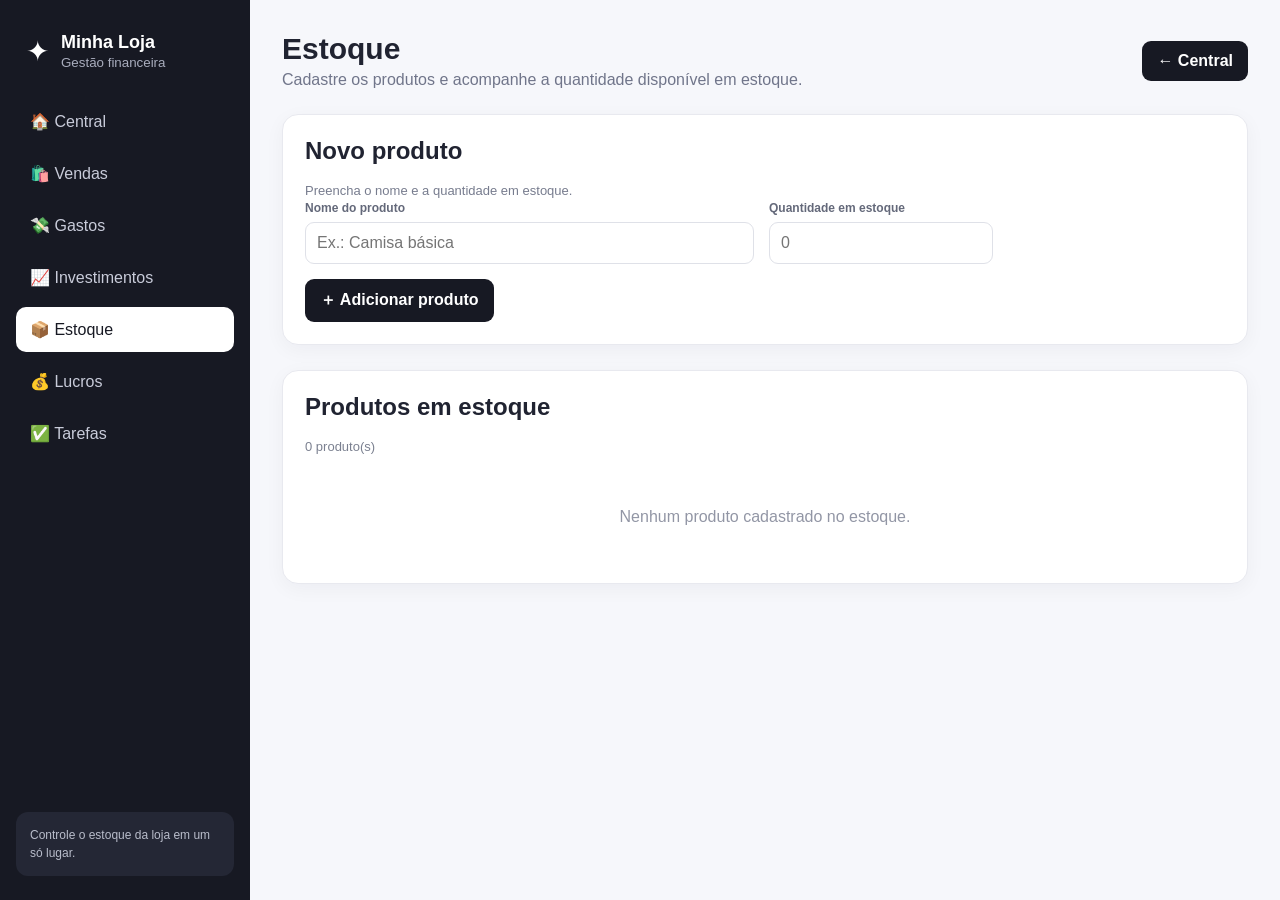
==== pages/estoque.html @ 99025307 "Adiciona estoque e backup completo" ====
<!DOCTYPE html>
<html lang="pt-BR">
<head>
  <meta charset="UTF-8">
  <meta name="viewport" content="width=device-width, initial-scale=1.0">
  <title>Estoque</title>
  <link rel="stylesheet" href="../css/style.css">
</head>
<body>
  <div class="app">
    <aside class="sidebar">
      <div class="brand"><span>✦</span><div><strong>Minha Loja</strong><small>Gestão financeira</small></div></div>
      <nav>
        <a href="../index.html">🏠 Central</a>
        <a href="vendas.html">🛍️ Vendas</a>
        <a href="gastos.html">💸 Gastos</a>
        <a href="investimentos.html">📈 Investimentos</a>
        <a class="active" href="estoque.html">📦 Estoque</a>
        <a href="lucros.html">💰 Lucros</a>
        <a href="tarefas.html">✅ Tarefas</a>
      </nav>
      <div class="side-note">Controle o estoque da loja em um só lugar.</div>
    </aside>

    <main class="content">
      <header class="topbar">
        <div>
          <h1>Estoque</h1>
          <p>Cadastre os produtos e acompanhe a quantidade disponível em estoque.</p>
        </div>
        <a class="button" href="../index.html">← Central</a>
      </header>

      <section class="panel task-form-panel">
        <div class="section-heading">
          <div>
            <h2 id="stockFormTitle">Novo produto</h2>
            <p>Preencha o nome e a quantidade em estoque.</p>
          </div>
        </div>

        <form id="stockForm" class="form">
          <div class="field wide">
            <label for="stockName">Nome do produto</label>
            <input id="stockName" maxlength="120" placeholder="Ex.: Camisa básica" required>
          </div>
          <div class="field">
            <label for="stockQty">Quantidade em estoque</label>
            <input id="stockQty" type="number" min="0" step="1" placeholder="0" required>
          </div>
          <div class="actions wide">
            <button class="button" id="submitStock" type="submit">＋ Adicionar produto</button>
            <button class="ghost hidden" id="cancelStockEdit" type="button" onclick="cancelStockEdit()">Cancelar edição</button>
          </div>
        </form>
      </section>

      <section class="panel">
        <div class="task-list-heading">
          <div>
            <h2>Produtos em estoque</h2>
            <span id="stockCount" class="muted">0 produto(s)</span>
          </div>
        </div>
        <div id="stockList" class="stock-list"></div>
      </section>
    </main>
  </div>

  <script src="../js/app.js"></script>
  <script>
    let editingProduct = null;
    const form = document.getElementById('stockForm');
    const nameInput = document.getElementById('stockName');
    const qtyInput = document.getElementById('stockQty');

    function renderStock() {
      const products = getData().produtos
        .slice()
        .sort((a, b) => a.nome.localeCompare(b.nome, 'pt-BR'));

      document.getElementById('stockCount').textContent = products.length + ' produto(s)';
      document.getElementById('stockList').innerHTML = products.length
        ? products.map(product => `
            <article class="task-item stock-item">
              <div class="task-copy">
                <strong>${esc(product.nome)}</strong>
                <span class="stock-meta">Quantidade: <b>${Number(product.quantidade || 0)}</b></span>
              </div>
              <div class="task-actions">
                <button class="icon" title="Editar produto" aria-label="Editar produto" onclick="editProduct('${product.id}')">✏️</button>
                <button class="icon" title="Excluir produto" aria-label="Excluir produto" onclick="deleteProduct('${product.id}')">🗑️</button>
              </div>
            </article>
          `).join('')
        : '<div class="empty task-empty">Nenhum produto cadastrado no estoque.</div>';
    }

    form.addEventListener('submit', function (event) {
      event.preventDefault();
      const data = getData();
      const nome = nameInput.value.trim();
      const quantidade = Number(qtyInput.value || 0);

      if (!nome) {
        alert('Informe o nome do produto.');
        nameInput.focus();
        return;
      }

      if (editingProduct) {
        const product = data.produtos.find(item => item.id === editingProduct);
        if (product) {
          product.nome = nome;
          product.quantidade = quantidade;
        }
      } else {
        data.produtos.push({
          id: uid(),
          nome,
          quantidade,
          criadoEm: new Date().toISOString()
        });
      }

      saveData(data);
      cancelStockEdit();
      renderStock();
    });

    function editProduct(id) {
      const product = getData().produtos.find(item => item.id === id);
      if (!product) return;

      editingProduct = id;
      nameInput.value = product.nome;
      qtyInput.value = Number(product.quantidade || 0);
      document.getElementById('stockFormTitle').textContent = 'Editar produto';
      document.getElementById('submitStock').textContent = 'Salvar alterações';
      document.getElementById('cancelStockEdit').classList.remove('hidden');
      nameInput.focus();
    }

    function cancelStockEdit() {
      editingProduct = null;
      form.reset();
      document.getElementById('stockFormTitle').textContent = 'Novo produto';
      document.getElementById('submitStock').textContent = '＋ Adicionar produto';
      document.getElementById('cancelStockEdit').classList.add('hidden');
    }

    function deleteProduct(id) {
      if (!confirm('Excluir este produto do estoque?')) return;

      const data = getData();
      data.produtos = data.produtos.filter(item => item.id !== id);
      saveData(data);

      if (editingProduct === id) {
        cancelStockEdit();
      }

      renderStock();
    }

    renderStock();
    window.addEventListener('dataReady', renderStock);
  </script>
</body>
</html>
---- css/style.css ----
/* Responsividade global */
html{overflow-x:hidden}
button,input,select,textarea{max-width:100%;font:inherit}
.table-wrap{width:100%;overflow-x:auto;-webkit-overflow-scrolling:touch}
.table-wrap table{min-width:860px}
@media (max-width:1100px){
	.content{padding:26px;}
	.cards{grid-template-columns:repeat(2,minmax(0,1fr))}
	.grid{grid-template-columns:repeat(2,minmax(0,1fr))}
}
@media (max-width:760px){
	.app{display:block;min-height:100vh}
	.sidebar{position:static;width:100%;height:auto;padding:12px 12px 10px}
	.brand{padding:4px 6px 12px}
	.brand span{font-size:24px}
	.sidebar nav{display:flex;gap:6px;overflow-x:auto;padding-bottom:3px;scrollbar-width:none}
	.sidebar nav::-webkit-scrollbar{display:none}
	.sidebar nav a{flex:0 0 auto;padding:10px 11px;white-space:nowrap;font-size:13px}
	.side-note{display:none}
	.content{margin-left:0;width:100%;max-width:none;padding:22px 16px}
	.topbar{align-items:flex-start;flex-direction:column;gap:14px;margin-bottom:20px}
	.topbar h1{font-size:26px}
	.topbar p{font-size:14px;line-height:1.45}
	.topbar button{width:100%}
	.cards{grid-template-columns:1fr;gap:10px;margin-bottom:20px}
	.card{padding:16px}
	.card b{font-size:21px}
	.grid{grid-template-columns:1fr;gap:10px}
	.module{padding:16px}
	.panel{padding:16px;margin-bottom:16px;border-radius:12px}
	.summary-row{gap:14px;padding:12px 0;font-size:14px}
	.summary-row b{text-align:right}
	.form{grid-template-columns:1fr!important;gap:12px}
	.field,.field.wide,.actions{grid-column:auto!important;width:100%}
	.actions{display:flex;flex-wrap:wrap;gap:8px}
	.actions .button,.actions button{flex:1 1 140px;min-height:44px}
	.toolbar{display:flex;flex-wrap:wrap;gap:8px}
	.toolbar>*{flex:1 1 140px}
	.table-wrap{margin:0 -4px;width:calc(100% + 8px)}
	.task-list-heading{align-items:stretch;flex-direction:column;gap:10px}
	.task-list-heading select{width:100%}
	.task-item{align-items:flex-start;padding:14px 12px;gap:10px}
	.task-actions{margin-left:auto}
}
@media (max-width:380px){
	.content{padding-inline:12px}
	.sidebar nav a{font-size:12px;padding-inline:9px}
	.card{padding:14px}
}
.check-options{display:flex;flex-wrap:wrap;gap:12px;align-items:center;min-height:42px}
.check-options label{display:flex;align-items:center;gap:6px;white-space:nowrap}
.check-options input{width:17px;height:17px;margin:0}
.admin-link{display:block;margin-top:10px;padding:0;border:0;background:transparent;color:#8f95a8;font-size:11px;text-decoration:underline;cursor:pointer}
.admin-link:hover{color:#fff}
.admin-box{max-width:420px}
.admin-box p{color:#70758a;font-size:13px;line-height:1.5}
.admin-tools{margin-top:20px;padding-top:18px;border-top:1px solid #e8e9ef}
.admin-tools p{margin:0 0 10px;font-weight:600;color:#202331}
.backup-actions{display:flex;flex-wrap:wrap;gap:8px;margin-bottom:12px}
.backup-actions .button{flex:1 1 145px;text-align:center}
.backup-file{position:relative;overflow:hidden}
.backup-file input{position:absolute;inset:0;width:100%;height:100%;opacity:0;cursor:pointer}
/* Redesign da tela de tarefas */
body:has(.sidebar a.active[href="tarefas.html"]){background:#eef2f3}
body:has(.sidebar a.active[href="tarefas.html"]) .content{max-width:1280px;padding:38px 42px}
body:has(.sidebar a.active[href="tarefas.html"]) .topbar{max-width:1080px;margin-bottom:28px}
body:has(.sidebar a.active[href="tarefas.html"]) .topbar h1{font-size:36px;letter-spacing:-.8px}
body:has(.sidebar a.active[href="tarefas.html"]) .topbar p{font-size:15px}
body:has(.sidebar a.active[href="tarefas.html"]) .task-layout{max-width:1080px;display:grid;grid-template-columns:1fr;gap:22px}
body:has(.sidebar a.active[href="tarefas.html"]) .task-form-panel{position:static;background:#24333a;border:0;border-radius:20px;padding:26px 28px;box-shadow:0 12px 28px #24333a20;color:#fff}
body:has(.sidebar a.active[href="tarefas.html"]) .task-form-panel .section-heading{margin-bottom:20px}
body:has(.sidebar a.active[href="tarefas.html"]) .task-form-panel .section-heading p{color:#b9c7ca}
body:has(.sidebar a.active[href="tarefas.html"]) .task-form-panel .form{grid-template-columns:minmax(0,1fr) 180px auto;align-items:end;gap:14px}
body:has(.sidebar a.active[href="tarefas.html"]) .task-form-panel .field.wide{grid-column:auto}
body:has(.sidebar a.active[href="tarefas.html"]) .task-form-panel label{color:#d9e1e2}
body:has(.sidebar a.active[href="tarefas.html"]) .task-form-panel input{background:#fff;border-color:transparent;height:46px}
body:has(.sidebar a.active[href="tarefas.html"]) .task-form-panel .actions{grid-column:auto;margin:0;align-self:end}
body:has(.sidebar a.active[href="tarefas.html"]) .task-form-panel .button{height:46px;background:#e5a34b;color:#202b30;white-space:nowrap}
body:has(.sidebar a.active[href="tarefas.html"]) .task-form-panel .ghost{color:#e5c48e;border-color:#62747a}
body:has(.sidebar a.active[href="tarefas.html"]) .task-layout>.panel:not(.task-form-panel){padding:28px;background:#fff;border-radius:20px;box-shadow:0 8px 24px #24333a0d}
body:has(.sidebar a.active[href="tarefas.html"]) .task-list-heading{align-items:center;margin-bottom:22px;padding-bottom:18px;border-bottom:1px solid #edf0f1}
body:has(.sidebar a.active[href="tarefas.html"]) .task-list-heading h2{font-size:22px}
body:has(.sidebar a.active[href="tarefas.html"]) .task-list-heading select{min-width:140px;height:42px;background:#f7f9f9}
body:has(.sidebar a.active[href="tarefas.html"]) .task-list{gap:12px}
body:has(.sidebar a.active[href="tarefas.html"]) .task-item{min-height:72px;padding:17px 18px;border-color:#edf0f1;border-radius:14px;background:#fbfcfc}
body:has(.sidebar a.active[href="tarefas.html"]) .task-item:hover{background:#f5f8f8;border-color:#dce4e5;transform:translateX(2px)}
body:has(.sidebar a.active[href="tarefas.html"]) .task-item.done{background:#f4f7f5}
body:has(.sidebar a.active[href="tarefas.html"]) .task-copy strong{font-size:16px}
body:has(.sidebar a.active[href="tarefas.html"]) .task-actions .icon{opacity:.65}
body:has(.sidebar a.active[href="tarefas.html"]) .task-actions .icon:hover{opacity:1}
@media(max-width:760px){body:has(.sidebar a.active[href="tarefas.html"]) .content{padding:26px 18px}body:has(.sidebar a.active[href="tarefas.html"]) .topbar h1{font-size:30px}body:has(.sidebar a.active[href="tarefas.html"]) .task-form-panel .form{grid-template-columns:1fr}.task-page{}body:has(.sidebar a.active[href="tarefas.html"]) .task-form-panel .field.wide,body:has(.sidebar a.active[href="tarefas.html"]) .task-form-panel .actions{grid-column:auto}body:has(.sidebar a.active[href="tarefas.html"]) .task-layout>.panel:not(.task-form-panel){padding:22px 16px}}
/* Lista de tarefas */
.task-layout{display:grid;grid-template-columns:minmax(280px,360px) 1fr;gap:20px;align-items:start}.task-form-panel{position:sticky;top:25px}.section-heading h2,.task-list-heading h2{margin:0 0 6px}.section-heading p{margin:0;color:#777c8e;font-size:13px;line-height:1.5}.task-list-heading{display:flex;justify-content:space-between;align-items:flex-start;gap:16px;margin-bottom:16px}.task-list{display:grid;gap:10px}.task-item{display:flex;align-items:center;gap:14px;border:1px solid #e8e9ef;border-radius:12px;padding:15px 16px;background:#fff;transition:background .25s,border-color .25s}.task-item:hover{border-color:#cfd2dc}.task-item.done{background:#f8f9fb}.task-check{position:relative;display:grid;place-items:center;flex:0 0 22px;width:22px;height:22px;cursor:pointer}.task-check input{position:absolute;opacity:0;width:100%;height:100%;margin:0;cursor:pointer}.checkmark{width:22px;height:22px;border:2px solid #b9bdc9;border-radius:6px;color:transparent;display:grid;place-items:center;font-size:14px;font-weight:bold;transition:.2s}.task-check input:checked+.checkmark{background:#171923;border-color:#171923;color:#fff;animation:check-pop .25s ease-out}.task-copy{min-width:0;flex:1}.task-copy strong{display:block;position:relative;width:max-content;max-width:100%;font-size:15px;line-height:1.4}.task-copy strong:after{content:"";position:absolute;left:0;right:0;top:50%;height:2px;background:#171923;transform:scaleX(0);transform-origin:left;transition:transform .35s ease}.task-item.done .task-copy strong{color:#858998}.task-item.done .task-copy strong:after{transform:scaleX(1)}.task-due{display:block;margin-top:5px;color:#777c8e;font-size:12px}.task-due.atrasada{color:#bd4d4d;font-weight:600}.task-actions{display:flex;gap:3px}.task-actions .icon{font-size:15px}.task-empty{padding:30px 10px}.hidden{display:none!important}@keyframes check-pop{0%{transform:scale(.8)}70%{transform:scale(1.12)}100%{transform:scale(1)}}@media(max-width:900px){.task-layout{grid-template-columns:1fr}.task-form-panel{position:static}}@media(max-width:650px){.content{margin-left:0;width:100%;padding:22px 16px}.sidebar{position:static;width:100%;min-height:auto}.app{display:block}.topbar{align-items:flex-start;flex-direction:column}.task-item{padding:13px 12px}.task-actions{flex-direction:column}.task-list-heading{align-items:center}}
*{box-sizing:border-box}body{margin:0;font-family:Inter,Segoe UI,Arial,sans-serif;background:#f6f7fb;color:#202331}.app{display:flex;min-height:100vh}.sidebar{width:250px;background:#171923;color:#fff;padding:24px 16px;position:fixed;inset:0 auto 0 0;display:flex;flex-direction:column}.brand{display:flex;gap:12px;align-items:center;padding:8px 10px 28px}.brand span{font-size:28px}.brand strong{display:block;font-size:18px}.brand small{color:#a9adbd}.sidebar nav{display:grid;gap:7px}.sidebar nav a{color:#c9ccda;text-decoration:none;padding:13px 14px;border-radius:10px}.sidebar nav a:hover,.sidebar nav a.active{background:#fff;color:#171923}.side-note{margin-top:auto;background:#242735;color:#b9bdcb;padding:14px;border-radius:12px;font-size:12px;line-height:1.5}.content{margin-left:250px;width:calc(100% - 250px);padding:32px;max-width:1600px}.topbar{display:flex;justify-content:space-between;gap:20px;align-items:center;margin-bottom:25px}.topbar h1{margin:0 0 5px;font-size:30px}.topbar p{margin:0;color:#70758a}.cards{display:grid;grid-template-columns:repeat(4,1fr);gap:16px;margin-bottom:25px}.card,.panel{background:#fff;border:1px solid #e8e9ef;border-radius:16px;box-shadow:0 5px 20px #1519270b}.card{padding:20px}.card span{display:block;color:#74798b;font-size:13px;margin-bottom:12px}.card b{font-size:24px}.card small{display:block;margin-top:8px;color:#9498a7}.highlight{border-left:4px solid #171923}.quick{margin-bottom:25px}.quick h2,.panel h2{margin:0 0 16px}.grid{display:grid;grid-template-columns:repeat(4,1fr);gap:15px}.module{background:#fff;border:1px solid #e8e9ef;padding:20px;border-radius:15px;text-decoration:none;color:#202331;transition:.2s}.module:hover{transform:translateY(-2px);box-shadow:0 10px 25px #15192712}.module strong{display:block;font-size:17px;margin-bottom:8px}.module span{color:#777c8e;font-size:13px;line-height:1.5}.panel{padding:22px;margin-bottom:25px}.summary-row{display:flex;justify-content:space-between;border-bottom:1px solid #eee;padding:14px 0}.summary-row.total{font-size:18px;border-bottom:0}.form{display:grid;grid-template-columns:repeat(4,1fr);gap:15px}.field{display:flex;flex-direction:column;gap:7px}.field label{font-size:12px;font-weight:700;color:#64697a}.field input,.search,select{border:1px solid #dfe1e8;border-radius:9px;padding:11px;background:#fff;outline:none}.field input:focus,.search:focus,select:focus{border-color:#555}.wide{grid-column:span 2}.actions{display:flex;gap:10px;align-items:end}.button,.ghost,.danger,.icon{border:0;border-radius:9px;padding:11px 15px;cursor:pointer;text-decoration:none;font-weight:700}.button{background:#171923;color:#fff}.ghost{background:#eef0f4;color:#303441}.danger{background:#e84d4d;color:#fff}.small{padding:8px 11px;font-size:12px}.table-head{display:flex;justify-content:space-between;align-items:center;gap:15px}.table-head>div{display:flex;gap:8px}.tools{display:flex;gap:8px;align-items:center;margin:15px 0}.tools span{margin-right:auto;color:#73788a;font-size:13px}.table-wrap{overflow:auto}table{width:100%;border-collapse:collapse;min-width:900px}th,td{padding:12px 10px;border-bottom:1px solid #ececf1;text-align:left;font-size:13px}th{color:#707588;font-size:11px;text-transform:uppercase}tfoot td{font-weight:800;background:#fafbfc}.money{font-weight:700}.thumb{width:48px;height:48px;object-fit:cover;border-radius:7px}.no-photo{color:#aaa}.icon{padding:7px;background:#f0f1f5;margin-right:5px}.empty{text-align:center;color:#9296a5;padding:35px}.muted{color:#7b8090;font-size:13px;line-height:1.6}.modal{position:fixed;inset:0;background:#0008;display:flex;align-items:center;justify-content:center;padding:20px}.modal.hidden{display:none}.modal-box{background:#fff;border-radius:16px;padding:25px;width:min(650px,100%);position:relative}.close{position:absolute;right:15px;top:10px;border:0;background:none;font-size:25px;cursor:pointer}@media(max-width:1100px){.cards,.grid{grid-template-columns:repeat(2,1fr)}.form{grid-template-columns:repeat(2,1fr)}}@media(max-width:700px){.sidebar{width:100%;height:auto;position:static}.app{display:block}.sidebar nav{grid-template-columns:repeat(2,1fr)}.content{margin:0;width:100%;padding:18px}.topbar{align-items:flex-start;flex-direction:column}.cards,.grid,.form{grid-template-columns:1fr}.wide{grid-column:span 1}.tools{flex-wrap:wrap}.tools span{width:100%;margin:0}.table-head{align-items:flex-start;flex-direction:column}}
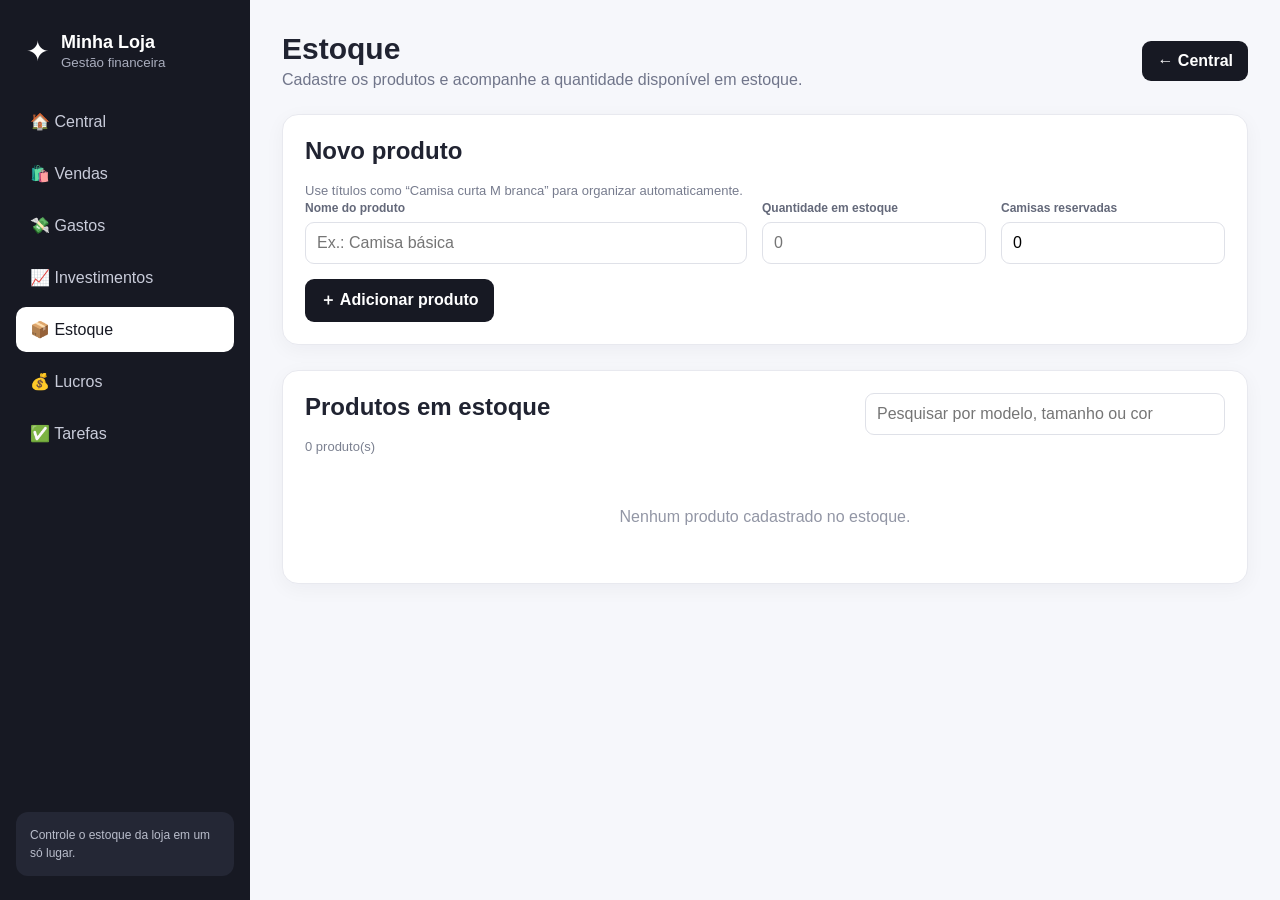
==== commit 8b8f02a8: "Descreva a alteração" ====
--- a/pages/estoque.html
+++ b/pages/estoque.html
@@ -35,7 +35,7 @@
         <div class="section-heading">
           <div>
             <h2 id="stockFormTitle">Novo produto</h2>
-            <p>Preencha o nome e a quantidade em estoque.</p>
+            <p>Use títulos como “Camisa curta M branca” para organizar automaticamente.</p>
           </div>
         </div>
 
@@ -47,6 +47,10 @@
           <div class="field">
             <label for="stockQty">Quantidade em estoque</label>
             <input id="stockQty" type="number" min="0" step="1" placeholder="0" required>
+          </div>
+          <div class="field">
+            <label for="stockReserved">Camisas reservadas</label>
+            <input id="stockReserved" type="number" min="0" step="1" value="0" required>
           </div>
           <div class="actions wide">
             <button class="button" id="submitStock" type="submit">＋ Adicionar produto</button>
@@ -61,6 +65,7 @@
             <h2>Produtos em estoque</h2>
             <span id="stockCount" class="muted">0 produto(s)</span>
           </div>
+          <input id="stockSearch" class="search stock-search" type="search" placeholder="Pesquisar por modelo, tamanho ou cor">
         </div>
         <div id="stockList" class="stock-list"></div>
       </section>
@@ -73,26 +78,102 @@
     const form = document.getElementById('stockForm');
     const nameInput = document.getElementById('stockName');
     const qtyInput = document.getElementById('stockQty');
+    const reservedInput = document.getElementById('stockReserved');
+    const searchInput = document.getElementById('stockSearch');
+
+    const COLORS = [
+      ['branco', 'branca'], ['preto', 'preta'], ['azul'], ['vermelho', 'vermelha'],
+      ['verde'], ['amarelo', 'amarela'], ['rosa'], ['roxo', 'roxa'], ['laranja'],
+      ['cinza'], ['bege'], ['marrom'], ['lilas'], ['vinho'], ['dourado', 'dourada'],
+      ['prata', 'prateado', 'prateada']
+    ];
+    const SIZE_ORDER = ['PP', 'P', 'M', 'G', 'GG', 'XG', 'XGG', 'XXG'];
+
+    function plainText(value) {
+      return String(value || '').normalize('NFD').replace(/[\u0300-\u036f]/g, '').toLowerCase();
+    }
+
+    function titleCase(value) {
+      return value.replace(/\b\w/g, letter => letter.toUpperCase());
+    }
+
+    function productDetails(name) {
+      let rest = plainText(name).replace(/[-_/]+/g, ' ');
+      let color = 'Sem cor informada';
+      COLORS.some(group => {
+        const match = group.find(item => new RegExp('\\b' + item + '\\b').test(rest));
+        if (!match) return false;
+        color = titleCase(group[0]);
+        rest = rest.replace(new RegExp('\\b(?:' + group.join('|') + ')\\b', 'g'), ' ');
+        return true;
+      });
+
+      const sizeMatch = rest.match(/\b(xxg|xgg|xg|gg|pp|p|m|g|\d{2})\b/i);
+      const size = sizeMatch ? sizeMatch[1].toUpperCase() : 'Sem tamanho informado';
+      if (sizeMatch) rest = rest.replace(/\b(xxg|xgg|xg|gg|pp|p|m|g|\d{2})\b/ig, ' ');
+      rest = rest.replace(/\b(tamanho|tam)\b/g, ' ').replace(/\s+/g, ' ').trim();
+
+      return { model: titleCase(rest || 'Modelo não informado'), size, color };
+    }
+
+    function integer(value) {
+      return Math.max(0, Math.floor(Number(value) || 0));
+    }
+
+    function sizeRank(size) {
+      const rank = SIZE_ORDER.indexOf(size);
+      return rank === -1 ? 999 : rank;
+    }
+
+    function productCard(product) {
+      const quantity = integer(product.quantidade);
+      const reserved = integer(product.reservadas);
+      const available = Math.max(0, quantity - reserved);
+      return `
+        <article class="task-item stock-item">
+          <div class="task-copy">
+            <strong>${esc(product.nome)}</strong>
+            <span class="stock-meta">Estoque: <b>${quantity}</b> · Reservadas: <b>${reserved}</b> · Disponíveis: <b>${available}</b></span>
+          </div>
+          <div class="task-actions stock-actions">
+            <button class="small button" type="button" onclick="increaseQuantity('${product.id}')">+1 unidade</button>
+            <button class="small ghost" type="button" onclick="editProduct('${product.id}')">Editar</button>
+            <button class="small danger" type="button" onclick="deleteProduct('${product.id}')">Excluir</button>
+          </div>
+        </article>`;
+    }
 
     function renderStock() {
+      const query = plainText(searchInput.value.trim());
       const products = getData().produtos
-        .slice()
-        .sort((a, b) => a.nome.localeCompare(b.nome, 'pt-BR'));
-
-      document.getElementById('stockCount').textContent = products.length + ' produto(s)';
+        .filter(product => plainText(product.nome).includes(query))
+        .map(product => ({ ...product, details: productDetails(product.nome) }))
+        .sort((a, b) => a.details.model.localeCompare(b.details.model, 'pt-BR') || a.details.size.localeCompare(b.details.size, 'pt-BR') || a.details.color.localeCompare(b.details.color, 'pt-BR') || a.nome.localeCompare(b.nome, 'pt-BR'));
+
+      document.getElementById('stockCount').textContent = products.length + (query ? ' produto(s) encontrado(s)' : ' produto(s)');
+      const groups = new Map();
+      products.forEach(product => {
+        const { model, size, color } = product.details;
+        if (!groups.has(model)) groups.set(model, new Map());
+        if (!groups.get(model).has(size)) groups.get(model).set(size, new Map());
+        const colors = groups.get(model).get(size);
+        if (!colors.has(color)) colors.set(color, []);
+        colors.get(color).push(product);
+      });
       document.getElementById('stockList').innerHTML = products.length
-        ? products.map(product => `
-            <article class="task-item stock-item">
-              <div class="task-copy">
-                <strong>${esc(product.nome)}</strong>
-                <span class="stock-meta">Quantidade: <b>${Number(product.quantidade || 0)}</b></span>
-              </div>
-              <div class="task-actions">
-                <button class="icon" title="Editar produto" aria-label="Editar produto" onclick="editProduct('${product.id}')">✏️</button>
-                <button class="icon" title="Excluir produto" aria-label="Excluir produto" onclick="deleteProduct('${product.id}')">🗑️</button>
-              </div>
-            </article>
-          `).join('')
+        ? [...groups.entries()].map(([model, sizes]) => `
+            <section class="stock-model-group">
+              <h3>${esc(model)}</h3>
+              ${[...sizes.entries()].sort(([a], [b]) => sizeRank(a) - sizeRank(b) || a.localeCompare(b, 'pt-BR')).map(([size, colors]) => `
+                <div class="stock-size-group">
+                  <h4>Tamanho: ${esc(size)}</h4>
+                  ${[...colors.entries()].sort(([a], [b]) => a.localeCompare(b, 'pt-BR')).map(([color, items]) => `
+                    <div class="stock-color-group">
+                      <h5>Cor: ${esc(color)}</h5>
+                      ${items.map(productCard).join('')}
+                    </div>`).join('')}
+                </div>`).join('')}
+            </section>`).join('')
         : '<div class="empty task-empty">Nenhum produto cadastrado no estoque.</div>';
     }
 
@@ -100,11 +181,17 @@
       event.preventDefault();
       const data = getData();
       const nome = nameInput.value.trim();
-      const quantidade = Number(qtyInput.value || 0);
+      const quantidade = integer(qtyInput.value);
+      const reservadas = integer(reservedInput.value);
 
       if (!nome) {
         alert('Informe o nome do produto.');
         nameInput.focus();
+        return;
+      }
+      if (reservadas > quantidade) {
+        alert('A quantidade reservada não pode ser maior que o estoque.');
+        reservedInput.focus();
         return;
       }
 
@@ -113,12 +200,14 @@
         if (product) {
           product.nome = nome;
           product.quantidade = quantidade;
+          product.reservadas = reservadas;
         }
       } else {
         data.produtos.push({
           id: uid(),
           nome,
           quantidade,
+          reservadas,
           criadoEm: new Date().toISOString()
         });
       }
@@ -135,6 +224,7 @@
       editingProduct = id;
       nameInput.value = product.nome;
       qtyInput.value = Number(product.quantidade || 0);
+      reservedInput.value = integer(product.reservadas);
       document.getElementById('stockFormTitle').textContent = 'Editar produto';
       document.getElementById('submitStock').textContent = 'Salvar alterações';
       document.getElementById('cancelStockEdit').classList.remove('hidden');
@@ -163,7 +253,17 @@
       renderStock();
     }
 
+    function increaseQuantity(id) {
+      const data = getData();
+      const product = data.produtos.find(item => item.id === id);
+      if (!product) return;
+      product.quantidade = integer(product.quantidade) + 1;
+      saveData(data);
+      renderStock();
+    }
+
     renderStock();
+    searchInput.addEventListener('input', renderStock);
     window.addEventListener('dataReady', renderStock);
   </script>
 </body>
--- a/css/style.css
+++ b/css/style.css
@@ -91,4 +91,5 @@
 @media(max-width:760px){body:has(.sidebar a.active[href="tarefas.html"]) .content{padding:26px 18px}body:has(.sidebar a.active[href="tarefas.html"]) .topbar h1{font-size:30px}body:has(.sidebar a.active[href="tarefas.html"]) .task-form-panel .form{grid-template-columns:1fr}.task-page{}body:has(.sidebar a.active[href="tarefas.html"]) .task-form-panel .field.wide,body:has(.sidebar a.active[href="tarefas.html"]) .task-form-panel .actions{grid-column:auto}body:has(.sidebar a.active[href="tarefas.html"]) .task-layout>.panel:not(.task-form-panel){padding:22px 16px}}
 /* Lista de tarefas */
 .task-layout{display:grid;grid-template-columns:minmax(280px,360px) 1fr;gap:20px;align-items:start}.task-form-panel{position:sticky;top:25px}.section-heading h2,.task-list-heading h2{margin:0 0 6px}.section-heading p{margin:0;color:#777c8e;font-size:13px;line-height:1.5}.task-list-heading{display:flex;justify-content:space-between;align-items:flex-start;gap:16px;margin-bottom:16px}.task-list{display:grid;gap:10px}.task-item{display:flex;align-items:center;gap:14px;border:1px solid #e8e9ef;border-radius:12px;padding:15px 16px;background:#fff;transition:background .25s,border-color .25s}.task-item:hover{border-color:#cfd2dc}.task-item.done{background:#f8f9fb}.task-check{position:relative;display:grid;place-items:center;flex:0 0 22px;width:22px;height:22px;cursor:pointer}.task-check input{position:absolute;opacity:0;width:100%;height:100%;margin:0;cursor:pointer}.checkmark{width:22px;height:22px;border:2px solid #b9bdc9;border-radius:6px;color:transparent;display:grid;place-items:center;font-size:14px;font-weight:bold;transition:.2s}.task-check input:checked+.checkmark{background:#171923;border-color:#171923;color:#fff;animation:check-pop .25s ease-out}.task-copy{min-width:0;flex:1}.task-copy strong{display:block;position:relative;width:max-content;max-width:100%;font-size:15px;line-height:1.4}.task-copy strong:after{content:"";position:absolute;left:0;right:0;top:50%;height:2px;background:#171923;transform:scaleX(0);transform-origin:left;transition:transform .35s ease}.task-item.done .task-copy strong{color:#858998}.task-item.done .task-copy strong:after{transform:scaleX(1)}.task-due{display:block;margin-top:5px;color:#777c8e;font-size:12px}.task-due.atrasada{color:#bd4d4d;font-weight:600}.task-actions{display:flex;gap:3px}.task-actions .icon{font-size:15px}.task-empty{padding:30px 10px}.hidden{display:none!important}@keyframes check-pop{0%{transform:scale(.8)}70%{transform:scale(1.12)}100%{transform:scale(1)}}@media(max-width:900px){.task-layout{grid-template-columns:1fr}.task-form-panel{position:static}}@media(max-width:650px){.content{margin-left:0;width:100%;padding:22px 16px}.sidebar{position:static;width:100%;min-height:auto}.app{display:block}.topbar{align-items:flex-start;flex-direction:column}.task-item{padding:13px 12px}.task-actions{flex-direction:column}.task-list-heading{align-items:center}}
-*{box-sizing:border-box}body{margin:0;font-family:Inter,Segoe UI,Arial,sans-serif;background:#f6f7fb;color:#202331}.app{display:flex;min-height:100vh}.sidebar{width:250px;background:#171923;color:#fff;padding:24px 16px;position:fixed;inset:0 auto 0 0;display:flex;flex-direction:column}.brand{display:flex;gap:12px;align-items:center;padding:8px 10px 28px}.brand span{font-size:28px}.brand strong{display:block;font-size:18px}.brand small{color:#a9adbd}.sidebar nav{display:grid;gap:7px}.sidebar nav a{color:#c9ccda;text-decoration:none;padding:13px 14px;border-radius:10px}.sidebar nav a:hover,.sidebar nav a.active{background:#fff;color:#171923}.side-note{margin-top:auto;background:#242735;color:#b9bdcb;padding:14px;border-radius:12px;font-size:12px;line-height:1.5}.content{margin-left:250px;width:calc(100% - 250px);padding:32px;max-width:1600px}.topbar{display:flex;justify-content:space-between;gap:20px;align-items:center;margin-bottom:25px}.topbar h1{margin:0 0 5px;font-size:30px}.topbar p{margin:0;color:#70758a}.cards{display:grid;grid-template-columns:repeat(4,1fr);gap:16px;margin-bottom:25px}.card,.panel{background:#fff;border:1px solid #e8e9ef;border-radius:16px;box-shadow:0 5px 20px #1519270b}.card{padding:20px}.card span{display:block;color:#74798b;font-size:13px;margin-bottom:12px}.card b{font-size:24px}.card small{display:block;margin-top:8px;color:#9498a7}.highlight{border-left:4px solid #171923}.quick{margin-bottom:25px}.quick h2,.panel h2{margin:0 0 16px}.grid{display:grid;grid-template-columns:repeat(4,1fr);gap:15px}.module{background:#fff;border:1px solid #e8e9ef;padding:20px;border-radius:15px;text-decoration:none;color:#202331;transition:.2s}.module:hover{transform:translateY(-2px);box-shadow:0 10px 25px #15192712}.module strong{display:block;font-size:17px;margin-bottom:8px}.module span{color:#777c8e;font-size:13px;line-height:1.5}.panel{padding:22px;margin-bottom:25px}.summary-row{display:flex;justify-content:space-between;border-bottom:1px solid #eee;padding:14px 0}.summary-row.total{font-size:18px;border-bottom:0}.form{display:grid;grid-template-columns:repeat(4,1fr);gap:15px}.field{display:flex;flex-direction:column;gap:7px}.field label{font-size:12px;font-weight:700;color:#64697a}.field input,.search,select{border:1px solid #dfe1e8;border-radius:9px;padding:11px;background:#fff;outline:none}.field input:focus,.search:focus,select:focus{border-color:#555}.wide{grid-column:span 2}.actions{display:flex;gap:10px;align-items:end}.button,.ghost,.danger,.icon{border:0;border-radius:9px;padding:11px 15px;cursor:pointer;text-decoration:none;font-weight:700}.button{background:#171923;color:#fff}.ghost{background:#eef0f4;color:#303441}.danger{background:#e84d4d;color:#fff}.small{padding:8px 11px;font-size:12px}.table-head{display:flex;justify-content:space-between;align-items:center;gap:15px}.table-head>div{display:flex;gap:8px}.tools{display:flex;gap:8px;align-items:center;margin:15px 0}.tools span{margin-right:auto;color:#73788a;font-size:13px}.table-wrap{overflow:auto}table{width:100%;border-collapse:collapse;min-width:900px}th,td{padding:12px 10px;border-bottom:1px solid #ececf1;text-align:left;font-size:13px}th{color:#707588;font-size:11px;text-transform:uppercase}tfoot td{font-weight:800;background:#fafbfc}.money{font-weight:700}.thumb{width:48px;height:48px;object-fit:cover;border-radius:7px}.no-photo{color:#aaa}.icon{padding:7px;background:#f0f1f5;margin-right:5px}.empty{text-align:center;color:#9296a5;padding:35px}.muted{color:#7b8090;font-size:13px;line-height:1.6}.modal{position:fixed;inset:0;background:#0008;display:flex;align-items:center;justify-content:center;padding:20px}.modal.hidden{display:none}.modal-box{background:#fff;border-radius:16px;padding:25px;width:min(650px,100%);position:relative}.close{position:absolute;right:15px;top:10px;border:0;background:none;font-size:25px;cursor:pointer}@media(max-width:1100px){.cards,.grid{grid-template-columns:repeat(2,1fr)}.form{grid-template-columns:repeat(2,1fr)}}@media(max-width:700px){.sidebar{width:100%;height:auto;position:static}.app{display:block}.sidebar nav{grid-template-columns:repeat(2,1fr)}.content{margin:0;width:100%;padding:18px}.topbar{align-items:flex-start;flex-direction:column}.cards,.grid,.form{grid-template-columns:1fr}.wide{grid-column:span 1}.tools{flex-wrap:wrap}.tools span{width:100%;margin:0}.table-head{align-items:flex-start;flex-direction:column}}+*{box-sizing:border-box}body{margin:0;font-family:Inter,Segoe UI,Arial,sans-serif;background:#f6f7fb;color:#202331}.app{display:flex;min-height:100vh}.sidebar{width:250px;background:#171923;color:#fff;padding:24px 16px;position:fixed;inset:0 auto 0 0;display:flex;flex-direction:column}.brand{display:flex;gap:12px;align-items:center;padding:8px 10px 28px}.brand span{font-size:28px}.brand strong{display:block;font-size:18px}.brand small{color:#a9adbd}.sidebar nav{display:grid;gap:7px}.sidebar nav a{color:#c9ccda;text-decoration:none;padding:13px 14px;border-radius:10px}.sidebar nav a:hover,.sidebar nav a.active{background:#fff;color:#171923}.side-note{margin-top:auto;background:#242735;color:#b9bdcb;padding:14px;border-radius:12px;font-size:12px;line-height:1.5}.content{margin-left:250px;width:calc(100% - 250px);padding:32px;max-width:1600px}.topbar{display:flex;justify-content:space-between;gap:20px;align-items:center;margin-bottom:25px}.topbar h1{margin:0 0 5px;font-size:30px}.topbar p{margin:0;color:#70758a}.cards{display:grid;grid-template-columns:repeat(4,1fr);gap:16px;margin-bottom:25px}.card,.panel{background:#fff;border:1px solid #e8e9ef;border-radius:16px;box-shadow:0 5px 20px #1519270b}.card{padding:20px}.card span{display:block;color:#74798b;font-size:13px;margin-bottom:12px}.card b{font-size:24px}.card small{display:block;margin-top:8px;color:#9498a7}.highlight{border-left:4px solid #171923}.quick{margin-bottom:25px}.quick h2,.panel h2{margin:0 0 16px}.grid{display:grid;grid-template-columns:repeat(4,1fr);gap:15px}.module{background:#fff;border:1px solid #e8e9ef;padding:20px;border-radius:15px;text-decoration:none;color:#202331;transition:.2s}.module:hover{transform:translateY(-2px);box-shadow:0 10px 25px #15192712}.module strong{display:block;font-size:17px;margin-bottom:8px}.module span{color:#777c8e;font-size:13px;line-height:1.5}.panel{padding:22px;margin-bottom:25px}.summary-row{display:flex;justify-content:space-between;border-bottom:1px solid #eee;padding:14px 0}.summary-row.total{font-size:18px;border-bottom:0}.form{display:grid;grid-template-columns:repeat(4,1fr);gap:15px}.field{display:flex;flex-direction:column;gap:7px}.field label{font-size:12px;font-weight:700;color:#64697a}.field input,.search,select{border:1px solid #dfe1e8;border-radius:9px;padding:11px;background:#fff;outline:none}.field input:focus,.search:focus,select:focus{border-color:#555}.wide{grid-column:span 2}.actions{display:flex;gap:10px;align-items:end}.button,.ghost,.danger,.icon{border:0;border-radius:9px;padding:11px 15px;cursor:pointer;text-decoration:none;font-weight:700}.button{background:#171923;color:#fff}.ghost{background:#eef0f4;color:#303441}.danger{background:#e84d4d;color:#fff}.small{padding:8px 11px;font-size:12px}.table-head{display:flex;justify-content:space-between;align-items:center;gap:15px}.table-head>div{display:flex;gap:8px}.tools{display:flex;gap:8px;align-items:center;margin:15px 0}.tools span{margin-right:auto;color:#73788a;font-size:13px}.table-wrap{overflow:auto}table{width:100%;border-collapse:collapse;min-width:900px}th,td{padding:12px 10px;border-bottom:1px solid #ececf1;text-align:left;font-size:13px}th{color:#707588;font-size:11px;text-transform:uppercase}tfoot td{font-weight:800;background:#fafbfc}.money{font-weight:700}.thumb{width:48px;height:48px;object-fit:cover;border-radius:7px}.no-photo{color:#aaa}.icon{padding:7px;background:#f0f1f5;margin-right:5px}.empty{text-align:center;color:#9296a5;padding:35px}.muted{color:#7b8090;font-size:13px;line-height:1.6}.modal{position:fixed;inset:0;background:#0008;display:flex;align-items:center;justify-content:center;padding:20px}.modal.hidden{display:none}.modal-box{background:#fff;border-radius:16px;padding:25px;width:min(650px,100%);position:relative}.close{position:absolute;right:15px;top:10px;border:0;background:none;font-size:25px;cursor:pointer}@media(max-width:1100px){.cards,.grid{grid-template-columns:repeat(2,1fr)}.form{grid-template-columns:repeat(2,1fr)}}@media(max-width:700px){.sidebar{width:100%;height:auto;position:static}.app{display:block}.sidebar nav{grid-template-columns:repeat(2,1fr)}.content{margin:0;width:100%;padding:18px}.topbar{align-items:flex-start;flex-direction:column}.cards,.grid,.form{grid-template-columns:1fr}.wide{grid-column:span 1}.tools{flex-wrap:wrap}.tools span{width:100%;margin:0}.table-head{align-items:flex-start;flex-direction:column}}
+.stock-search{width:min(360px,100%)}.stock-model-group{margin:0 0 26px}.stock-model-group:last-child{margin-bottom:0}.stock-model-group h3{margin:0 0 12px;font-size:18px}.stock-size-group{margin:0 0 16px}.stock-size-group h4{margin:0 0 8px;color:#64697a;font-size:13px;text-transform:uppercase}.stock-color-group{margin:0 0 12px}.stock-color-group h5{margin:0 0 7px;color:#7b8090;font-size:12px}.stock-size-group .stock-item{margin-bottom:8px}.stock-meta{display:block;margin-top:6px;color:#64697a;font-size:13px}.stock-actions{flex-wrap:wrap;justify-content:flex-end}.stock-actions .small{white-space:nowrap}@media(max-width:650px){.stock-actions{width:100%;justify-content:flex-start}.stock-actions .small{flex:1 1 auto}.stock-search{width:100%}}
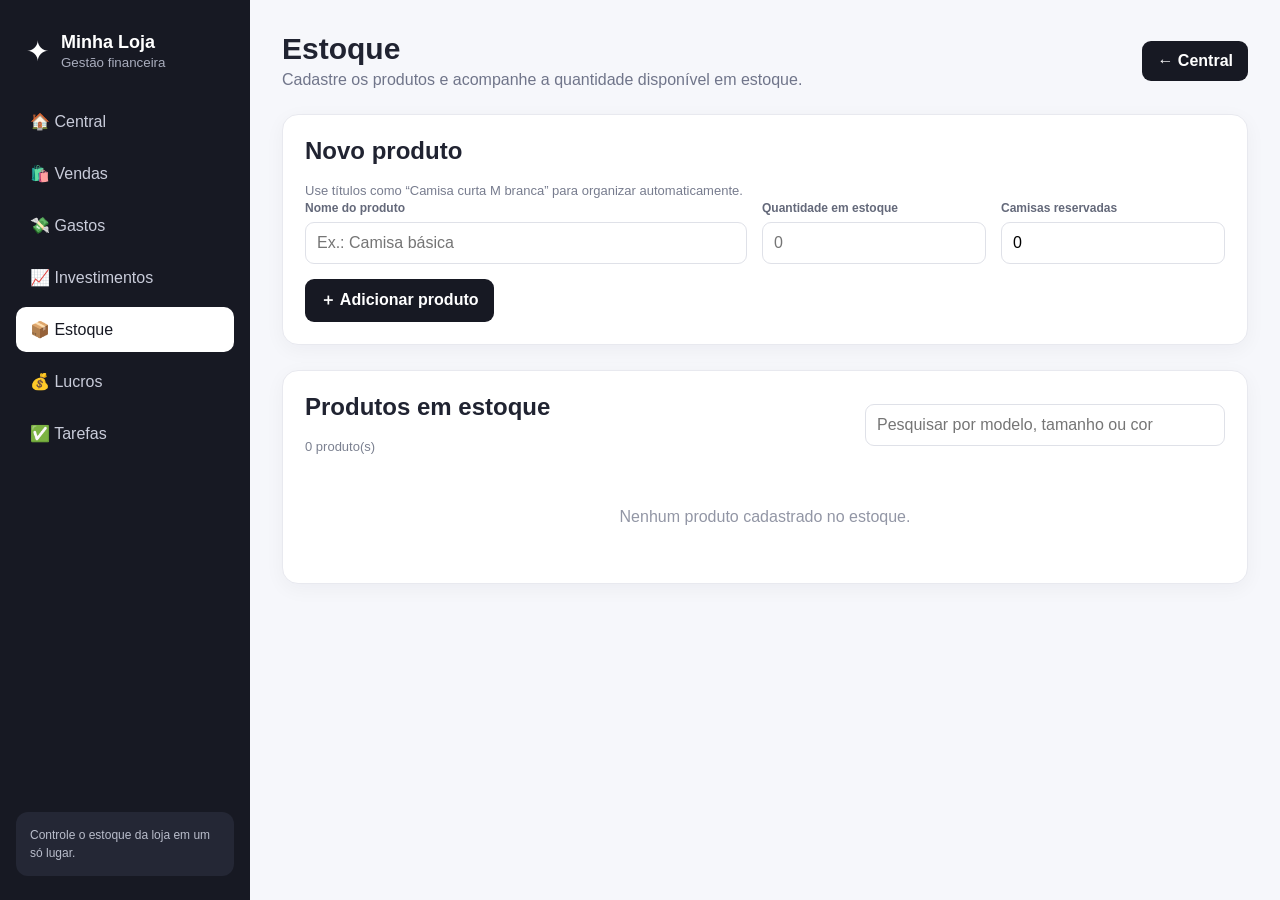
==== commit 1d16a758: "Descreva a alteração" ====
--- a/pages/estoque.html
+++ b/pages/estoque.html
@@ -60,7 +60,7 @@
       </section>
 
       <section class="panel">
-        <div class="task-list-heading">
+        <div class="task-list-heading stock-list-heading">
           <div>
             <h2>Produtos em estoque</h2>
             <span id="stockCount" class="muted">0 produto(s)</span>
@@ -136,9 +136,10 @@
             <span class="stock-meta">Estoque: <b>${quantity}</b> · Reservadas: <b>${reserved}</b> · Disponíveis: <b>${available}</b></span>
           </div>
           <div class="task-actions stock-actions">
-            <button class="small button" type="button" onclick="increaseQuantity('${product.id}')">+1 unidade</button>
-            <button class="small ghost" type="button" onclick="editProduct('${product.id}')">Editar</button>
-            <button class="small danger" type="button" onclick="deleteProduct('${product.id}')">Excluir</button>
+            <button class="stock-icon add" type="button" title="Adicionar uma unidade" aria-label="Adicionar uma unidade" onclick="increaseQuantity('${product.id}')">+</button>
+            <button class="stock-icon subtract" type="button" title="Remover uma unidade" aria-label="Remover uma unidade" onclick="decreaseQuantity('${product.id}')">−</button>
+            <button class="stock-icon edit" type="button" title="Editar produto" aria-label="Editar produto" onclick="editProduct('${product.id}')">✎</button>
+            <button class="stock-icon remove" type="button" title="Excluir produto" aria-label="Excluir produto" onclick="deleteProduct('${product.id}')">×</button>
           </div>
         </article>`;
     }
@@ -262,6 +263,21 @@
       renderStock();
     }
 
+    function decreaseQuantity(id) {
+      const data = getData();
+      const product = data.produtos.find(item => item.id === id);
+      if (!product) return;
+      const quantity = integer(product.quantidade);
+      const reserved = integer(product.reservadas);
+      if (quantity <= reserved) {
+        alert('Não é possível reduzir o estoque abaixo da quantidade reservada.');
+        return;
+      }
+      product.quantidade = quantity - 1;
+      saveData(data);
+      renderStock();
+    }
+
     renderStock();
     searchInput.addEventListener('input', renderStock);
     window.addEventListener('dataReady', renderStock);
--- a/css/style.css
+++ b/css/style.css
@@ -92,4 +92,4 @@
 /* Lista de tarefas */
 .task-layout{display:grid;grid-template-columns:minmax(280px,360px) 1fr;gap:20px;align-items:start}.task-form-panel{position:sticky;top:25px}.section-heading h2,.task-list-heading h2{margin:0 0 6px}.section-heading p{margin:0;color:#777c8e;font-size:13px;line-height:1.5}.task-list-heading{display:flex;justify-content:space-between;align-items:flex-start;gap:16px;margin-bottom:16px}.task-list{display:grid;gap:10px}.task-item{display:flex;align-items:center;gap:14px;border:1px solid #e8e9ef;border-radius:12px;padding:15px 16px;background:#fff;transition:background .25s,border-color .25s}.task-item:hover{border-color:#cfd2dc}.task-item.done{background:#f8f9fb}.task-check{position:relative;display:grid;place-items:center;flex:0 0 22px;width:22px;height:22px;cursor:pointer}.task-check input{position:absolute;opacity:0;width:100%;height:100%;margin:0;cursor:pointer}.checkmark{width:22px;height:22px;border:2px solid #b9bdc9;border-radius:6px;color:transparent;display:grid;place-items:center;font-size:14px;font-weight:bold;transition:.2s}.task-check input:checked+.checkmark{background:#171923;border-color:#171923;color:#fff;animation:check-pop .25s ease-out}.task-copy{min-width:0;flex:1}.task-copy strong{display:block;position:relative;width:max-content;max-width:100%;font-size:15px;line-height:1.4}.task-copy strong:after{content:"";position:absolute;left:0;right:0;top:50%;height:2px;background:#171923;transform:scaleX(0);transform-origin:left;transition:transform .35s ease}.task-item.done .task-copy strong{color:#858998}.task-item.done .task-copy strong:after{transform:scaleX(1)}.task-due{display:block;margin-top:5px;color:#777c8e;font-size:12px}.task-due.atrasada{color:#bd4d4d;font-weight:600}.task-actions{display:flex;gap:3px}.task-actions .icon{font-size:15px}.task-empty{padding:30px 10px}.hidden{display:none!important}@keyframes check-pop{0%{transform:scale(.8)}70%{transform:scale(1.12)}100%{transform:scale(1)}}@media(max-width:900px){.task-layout{grid-template-columns:1fr}.task-form-panel{position:static}}@media(max-width:650px){.content{margin-left:0;width:100%;padding:22px 16px}.sidebar{position:static;width:100%;min-height:auto}.app{display:block}.topbar{align-items:flex-start;flex-direction:column}.task-item{padding:13px 12px}.task-actions{flex-direction:column}.task-list-heading{align-items:center}}
 *{box-sizing:border-box}body{margin:0;font-family:Inter,Segoe UI,Arial,sans-serif;background:#f6f7fb;color:#202331}.app{display:flex;min-height:100vh}.sidebar{width:250px;background:#171923;color:#fff;padding:24px 16px;position:fixed;inset:0 auto 0 0;display:flex;flex-direction:column}.brand{display:flex;gap:12px;align-items:center;padding:8px 10px 28px}.brand span{font-size:28px}.brand strong{display:block;font-size:18px}.brand small{color:#a9adbd}.sidebar nav{display:grid;gap:7px}.sidebar nav a{color:#c9ccda;text-decoration:none;padding:13px 14px;border-radius:10px}.sidebar nav a:hover,.sidebar nav a.active{background:#fff;color:#171923}.side-note{margin-top:auto;background:#242735;color:#b9bdcb;padding:14px;border-radius:12px;font-size:12px;line-height:1.5}.content{margin-left:250px;width:calc(100% - 250px);padding:32px;max-width:1600px}.topbar{display:flex;justify-content:space-between;gap:20px;align-items:center;margin-bottom:25px}.topbar h1{margin:0 0 5px;font-size:30px}.topbar p{margin:0;color:#70758a}.cards{display:grid;grid-template-columns:repeat(4,1fr);gap:16px;margin-bottom:25px}.card,.panel{background:#fff;border:1px solid #e8e9ef;border-radius:16px;box-shadow:0 5px 20px #1519270b}.card{padding:20px}.card span{display:block;color:#74798b;font-size:13px;margin-bottom:12px}.card b{font-size:24px}.card small{display:block;margin-top:8px;color:#9498a7}.highlight{border-left:4px solid #171923}.quick{margin-bottom:25px}.quick h2,.panel h2{margin:0 0 16px}.grid{display:grid;grid-template-columns:repeat(4,1fr);gap:15px}.module{background:#fff;border:1px solid #e8e9ef;padding:20px;border-radius:15px;text-decoration:none;color:#202331;transition:.2s}.module:hover{transform:translateY(-2px);box-shadow:0 10px 25px #15192712}.module strong{display:block;font-size:17px;margin-bottom:8px}.module span{color:#777c8e;font-size:13px;line-height:1.5}.panel{padding:22px;margin-bottom:25px}.summary-row{display:flex;justify-content:space-between;border-bottom:1px solid #eee;padding:14px 0}.summary-row.total{font-size:18px;border-bottom:0}.form{display:grid;grid-template-columns:repeat(4,1fr);gap:15px}.field{display:flex;flex-direction:column;gap:7px}.field label{font-size:12px;font-weight:700;color:#64697a}.field input,.search,select{border:1px solid #dfe1e8;border-radius:9px;padding:11px;background:#fff;outline:none}.field input:focus,.search:focus,select:focus{border-color:#555}.wide{grid-column:span 2}.actions{display:flex;gap:10px;align-items:end}.button,.ghost,.danger,.icon{border:0;border-radius:9px;padding:11px 15px;cursor:pointer;text-decoration:none;font-weight:700}.button{background:#171923;color:#fff}.ghost{background:#eef0f4;color:#303441}.danger{background:#e84d4d;color:#fff}.small{padding:8px 11px;font-size:12px}.table-head{display:flex;justify-content:space-between;align-items:center;gap:15px}.table-head>div{display:flex;gap:8px}.tools{display:flex;gap:8px;align-items:center;margin:15px 0}.tools span{margin-right:auto;color:#73788a;font-size:13px}.table-wrap{overflow:auto}table{width:100%;border-collapse:collapse;min-width:900px}th,td{padding:12px 10px;border-bottom:1px solid #ececf1;text-align:left;font-size:13px}th{color:#707588;font-size:11px;text-transform:uppercase}tfoot td{font-weight:800;background:#fafbfc}.money{font-weight:700}.thumb{width:48px;height:48px;object-fit:cover;border-radius:7px}.no-photo{color:#aaa}.icon{padding:7px;background:#f0f1f5;margin-right:5px}.empty{text-align:center;color:#9296a5;padding:35px}.muted{color:#7b8090;font-size:13px;line-height:1.6}.modal{position:fixed;inset:0;background:#0008;display:flex;align-items:center;justify-content:center;padding:20px}.modal.hidden{display:none}.modal-box{background:#fff;border-radius:16px;padding:25px;width:min(650px,100%);position:relative}.close{position:absolute;right:15px;top:10px;border:0;background:none;font-size:25px;cursor:pointer}@media(max-width:1100px){.cards,.grid{grid-template-columns:repeat(2,1fr)}.form{grid-template-columns:repeat(2,1fr)}}@media(max-width:700px){.sidebar{width:100%;height:auto;position:static}.app{display:block}.sidebar nav{grid-template-columns:repeat(2,1fr)}.content{margin:0;width:100%;padding:18px}.topbar{align-items:flex-start;flex-direction:column}.cards,.grid,.form{grid-template-columns:1fr}.wide{grid-column:span 1}.tools{flex-wrap:wrap}.tools span{width:100%;margin:0}.table-head{align-items:flex-start;flex-direction:column}}
-.stock-search{width:min(360px,100%)}.stock-model-group{margin:0 0 26px}.stock-model-group:last-child{margin-bottom:0}.stock-model-group h3{margin:0 0 12px;font-size:18px}.stock-size-group{margin:0 0 16px}.stock-size-group h4{margin:0 0 8px;color:#64697a;font-size:13px;text-transform:uppercase}.stock-color-group{margin:0 0 12px}.stock-color-group h5{margin:0 0 7px;color:#7b8090;font-size:12px}.stock-size-group .stock-item{margin-bottom:8px}.stock-meta{display:block;margin-top:6px;color:#64697a;font-size:13px}.stock-actions{flex-wrap:wrap;justify-content:flex-end}.stock-actions .small{white-space:nowrap}@media(max-width:650px){.stock-actions{width:100%;justify-content:flex-start}.stock-actions .small{flex:1 1 auto}.stock-search{width:100%}}
+.stock-list-heading{display:grid;grid-template-columns:minmax(0,1fr) minmax(220px,360px);align-items:center}.stock-search{width:100%;min-width:0}.stock-model-group{margin:0 0 26px}.stock-model-group:last-child{margin-bottom:0}.stock-model-group h3{margin:0 0 12px;font-size:18px}.stock-size-group{margin:0 0 16px}.stock-size-group h4{margin:0 0 8px;color:#64697a;font-size:13px;text-transform:uppercase}.stock-color-group{margin:0 0 12px}.stock-color-group h5{margin:0 0 7px;color:#7b8090;font-size:12px}.stock-size-group .stock-item{margin-bottom:8px}.stock-meta{display:block;margin-top:6px;color:#64697a;font-size:13px}.stock-actions{flex-wrap:nowrap;justify-content:flex-end;align-items:center}.stock-icon{display:grid;place-items:center;width:34px;height:34px;padding:0;border:0;border-radius:8px;cursor:pointer;font-size:19px;font-weight:700;line-height:1}.stock-icon.add{background:#171923;color:#fff}.stock-icon.subtract,.stock-icon.edit{background:#eef0f4;color:#303441}.stock-icon.remove{background:#fde5e5;color:#bb3030}@media(max-width:650px){.stock-list-heading{grid-template-columns:1fr;align-items:start}.stock-list-heading .stock-search{margin-top:4px}.stock-actions{width:auto;justify-content:flex-start}.stock-icon{width:32px;height:32px}}
